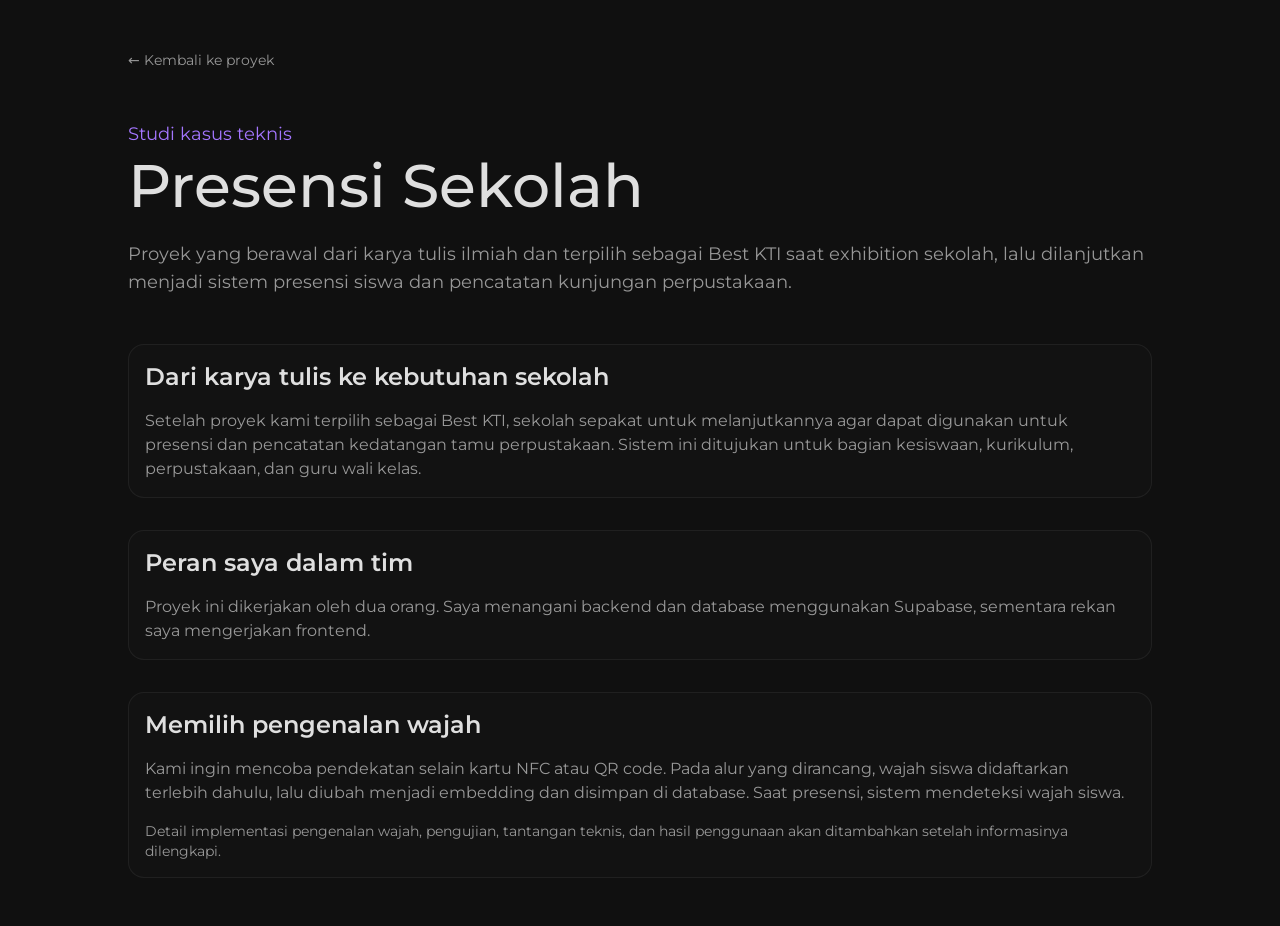
==== presensi.html @ e4150fba "Add presensi project case study Co-authored-by: Copilot <223556219+Copilot@users.noreply.github.com>" ====
<!doctype html>
<html lang="id">
<head>
  <meta charset="UTF-8" />
  <meta name="viewport" content="width=device-width, initial-scale=1.0" />
  <title>Studi Kasus Presensi Sekolah | Fathir Saqafy</title>
  <meta name="description" content="Cerita teknis proyek presensi sekolah yang berawal dari karya tulis ilmiah." />
  <link rel="stylesheet" href="css/style.css" />
</head>

<body class="bg-[--background] sm:px-28 lg:px-20 px-9">
  <main class="max-w-5xl mx-auto py-12 text-[var(--white)]">
    <a href="index.html#projects" class="text-sm text-[var(--white-icon)] hover:text-[var(--white)]">← Kembali ke proyek</a>

    <header class="py-12">
      <p class="text-lg text-[var(--sec)] mb-2">Studi kasus teknis</p>
      <h1 class="text-5xl md:text-6xl font-medium mb-6">Presensi Sekolah</h1>
      <p class="text-lg text-[var(--white-icon)]">
        Proyek yang berawal dari karya tulis ilmiah dan terpilih sebagai Best KTI saat exhibition sekolah,
        lalu dilanjutkan menjadi sistem presensi siswa dan pencatatan kunjungan perpustakaan.
      </p>
    </header>

    <article class="space-y-8">
      <section class="rounded-2xl border border-[var(--white-icon-tr)] bg-[#1414149c] p-4">
        <h2 class="text-2xl font-semibold mb-4">Dari karya tulis ke kebutuhan sekolah</h2>
        <p class="text-[var(--white-icon)]">
          Setelah proyek kami terpilih sebagai Best KTI, sekolah sepakat untuk melanjutkannya agar dapat
          digunakan untuk presensi dan pencatatan kedatangan tamu perpustakaan. Sistem ini ditujukan untuk
          bagian kesiswaan, kurikulum, perpustakaan, dan guru wali kelas.
        </p>
      </section>

      <section class="rounded-2xl border border-[var(--white-icon-tr)] bg-[#1414149c] p-4">
        <h2 class="text-2xl font-semibold mb-4">Peran saya dalam tim</h2>
        <p class="text-[var(--white-icon)]">
          Proyek ini dikerjakan oleh dua orang. Saya menangani backend dan database menggunakan Supabase,
          sementara rekan saya mengerjakan frontend.
        </p>
      </section>

      <section class="rounded-2xl border border-[var(--white-icon-tr)] bg-[#1414149c] p-4">
        <h2 class="text-2xl font-semibold mb-4">Memilih pengenalan wajah</h2>
        <p class="text-[var(--white-icon)] mb-4">
          Kami ingin mencoba pendekatan selain kartu NFC atau QR code. Pada alur yang dirancang, wajah siswa
          didaftarkan terlebih dahulu, lalu diubah menjadi embedding dan disimpan di database. Saat presensi,
          sistem mendeteksi wajah siswa.
        </p>
        <p class="text-sm text-[var(--white-icon)]">
          Detail implementasi pengenalan wajah, pengujian, tantangan teknis, dan hasil penggunaan akan
          ditambahkan setelah informasinya dilengkapi.
        </p>
      </section>
    </article>
  </main>
</body>
</html>
---- css/style.css ----
*,:before,:after,::backdrop{--tw-border-spacing-x:0;--tw-border-spacing-y:0;--tw-translate-x:0;--tw-translate-y:0;--tw-rotate:0;--tw-skew-x:0;--tw-skew-y:0;--tw-scale-x:1;--tw-scale-y:1;--tw-pan-x: ;--tw-pan-y: ;--tw-pinch-zoom: ;--tw-scroll-snap-strictness:proximity;--tw-gradient-from-position: ;--tw-gradient-via-position: ;--tw-gradient-to-position: ;--tw-ordinal: ;--tw-slashed-zero: ;--tw-numeric-figure: ;--tw-numeric-spacing: ;--tw-numeric-fraction: ;--tw-ring-inset: ;--tw-ring-offset-width:0px;--tw-ring-offset-color:#fff;--tw-ring-color:#3b82f680;--tw-ring-offset-shadow:0 0 #0000;--tw-ring-shadow:0 0 #0000;--tw-shadow:0 0 #0000;--tw-shadow-colored:0 0 #0000;--tw-blur: ;--tw-brightness: ;--tw-contrast: ;--tw-grayscale: ;--tw-hue-rotate: ;--tw-invert: ;--tw-saturate: ;--tw-sepia: ;--tw-drop-shadow: ;--tw-backdrop-blur: ;--tw-backdrop-brightness: ;--tw-backdrop-contrast: ;--tw-backdrop-grayscale: ;--tw-backdrop-hue-rotate: ;--tw-backdrop-invert: ;--tw-backdrop-opacity: ;--tw-backdrop-saturate: ;--tw-backdrop-sepia: ;--tw-contain-size: ;--tw-contain-layout: ;--tw-contain-paint: ;--tw-contain-style: }*,:before,:after{box-sizing:border-box;border:0 solid #e5e7eb}:before,:after{--tw-content:""}html,:host{-webkit-text-size-adjust:100%;-moz-tab-size:4;-o-tab-size:4;tab-size:4;font-feature-settings:normal;font-variation-settings:normal;-webkit-tap-highlight-color:transparent;font-family:ui-sans-serif,system-ui,sans-serif,Apple Color Emoji,Segoe UI Emoji,Segoe UI Symbol,Noto Color Emoji;line-height:1.5}body{line-height:inherit;margin:0}hr{height:0;color:inherit;border-top-width:1px}abbr:where([title]){text-decoration:underline dotted}h1,h2,h3,h4,h5,h6{font-size:inherit;font-weight:inherit}a{color:inherit;text-decoration:inherit}b,strong{font-weight:bolder}code,kbd,samp,pre{font-feature-settings:normal;font-variation-settings:normal;font-family:ui-monospace,SFMono-Regular,Menlo,Monaco,Consolas,Liberation Mono,Courier New,monospace;font-size:1em}small{font-size:80%}sub,sup{vertical-align:baseline;font-size:75%;line-height:0;position:relative}sub{bottom:-.25em}sup{top:-.5em}table{text-indent:0;border-color:inherit;border-collapse:collapse}button,input,optgroup,select,textarea{font-feature-settings:inherit;font-variation-settings:inherit;font-family:inherit;font-size:100%;font-weight:inherit;line-height:inherit;letter-spacing:inherit;color:inherit;margin:0;padding:0}button,select{text-transform:none}button,input:where([type=button]),input:where([type=reset]),input:where([type=submit]){-webkit-appearance:button;background-color:#0000;background-image:none}:-moz-focusring{outline:auto}:-moz-ui-invalid{box-shadow:none}progress{vertical-align:baseline}::-webkit-inner-spin-button,::-webkit-outer-spin-button{height:auto}[type=search]{-webkit-appearance:textfield;outline-offset:-2px}::-webkit-search-decoration{-webkit-appearance:none}::-webkit-file-upload-button{-webkit-appearance:button;font:inherit}summary{display:list-item}blockquote,dl,dd,h1,h2,h3,h4,h5,h6,hr,figure,p,pre{margin:0}fieldset{margin:0;padding:0}legend{padding:0}ol,ul,menu{margin:0;padding:0;list-style:none}dialog{padding:0}textarea{resize:vertical}input::-moz-placeholder,textarea::-moz-placeholder{opacity:1;color:#9ca3af}input::placeholder,textarea::placeholder{opacity:1;color:#9ca3af}button,[role=button]{cursor:pointer}:disabled{cursor:default}img,svg,video,canvas,audio,iframe,embed,object{vertical-align:middle;display:block}img,video{max-width:100%;height:auto}[hidden]:where(:not([hidden=until-found])){display:none}.container{width:100%}@media (width>=640px){.container{max-width:640px}}@media (width>=768px){.container{max-width:768px}}@media (width>=1024px){.container{max-width:1024px}}@media (width>=1280px){.container{max-width:1280px}}@media (width>=1536px){.container{max-width:1536px}}.pointer-events-none{pointer-events:none}.fixed{position:fixed}.absolute{position:absolute}.relative{position:relative}.inset-y-0{top:0;bottom:0}.-left-6{left:-1.5rem}.bottom-0{bottom:0}.left-0{left:0}.left-1\/2{left:50%}.right-0{right:0}.top-0{top:0}.top-1\/2{top:50%}.z-20{z-index:20}.z-\[100\]{z-index:100}.mx-auto{margin-left:auto;margin-right:auto}.mb-2{margin-bottom:.5rem}.mb-4{margin-bottom:1rem}.mb-6{margin-bottom:1.5rem}.mb-8{margin-bottom:2rem}.ml-auto{margin-left:auto}.mt-12{margin-top:3rem}.mt-4{margin-top:1rem}.mt-9{margin-top:2.25rem}.block{display:block}.flex{display:flex}.grid{display:grid}.hidden{display:none}.size-14{width:3.5rem;height:3.5rem}.size-6{width:1.5rem;height:1.5rem}.size-7{width:1.75rem;height:1.75rem}.size-8{width:2rem;height:2rem}.size-\[290px\]{width:290px;height:290px}.h-10{height:2.5rem}.h-2{height:.5rem}.h-40{height:10rem}.h-48{height:12rem}.h-5{height:1.25rem}.h-6{height:1.5rem}.h-7{height:1.75rem}.h-full{height:100%}.max-h-0{max-height:0}.max-h-\[500px\]{max-height:500px}.w-2{width:.5rem}.w-32{width:8rem}.w-40{width:10rem}.w-5{width:1.25rem}.w-6{width:1.5rem}.w-\[80\%\]{width:80%}.w-auto{width:auto}.w-full{width:100%}.w-max{width:max-content}.min-w-0{min-width:0}.max-w-5xl{max-width:64rem}.max-w-\[200px\]{max-width:200px}.max-w-xs{max-width:20rem}.flex-1{flex:1}.flex-shrink-0{flex-shrink:0}.flex-grow{flex-grow:1}.-translate-x-1\/2{--tw-translate-x:-50%;transform:translate(var(--tw-translate-x), var(--tw-translate-y)) rotate(var(--tw-rotate)) skewX(var(--tw-skew-x)) skewY(var(--tw-skew-y)) scaleX(var(--tw-scale-x)) scaleY(var(--tw-scale-y))}.-translate-y-1\/2{--tw-translate-y:-50%;transform:translate(var(--tw-translate-x), var(--tw-translate-y)) rotate(var(--tw-rotate)) skewX(var(--tw-skew-x)) skewY(var(--tw-skew-y)) scaleX(var(--tw-scale-x)) scaleY(var(--tw-scale-y))}.rotate-180{--tw-rotate:180deg;transform:translate(var(--tw-translate-x), var(--tw-translate-y)) rotate(var(--tw-rotate)) skewX(var(--tw-skew-x)) skewY(var(--tw-skew-y)) scaleX(var(--tw-scale-x)) scaleY(var(--tw-scale-y))}.scale-0{--tw-scale-x:0;--tw-scale-y:0;transform:translate(var(--tw-translate-x), var(--tw-translate-y)) rotate(var(--tw-rotate)) skewX(var(--tw-skew-x)) skewY(var(--tw-skew-y)) scaleX(var(--tw-scale-x)) scaleY(var(--tw-scale-y))}.scale-110{--tw-scale-x:1.1;--tw-scale-y:1.1;transform:translate(var(--tw-translate-x), var(--tw-translate-y)) rotate(var(--tw-rotate)) skewX(var(--tw-skew-x)) skewY(var(--tw-skew-y)) scaleX(var(--tw-scale-x)) scaleY(var(--tw-scale-y))}.transform{transform:translate(var(--tw-translate-x), var(--tw-translate-y)) rotate(var(--tw-rotate)) skewX(var(--tw-skew-x)) skewY(var(--tw-skew-y)) scaleX(var(--tw-scale-x)) scaleY(var(--tw-scale-y))}@keyframes heart-pulse{0%{transform:scale(1)}25%{transform:scale(1.1)}50%{transform:scale(1)}75%{transform:scale(1.06)}to{transform:scale(1)}}.animate-heart-pulse{animation:.6s ease-in-out heart-pulse}.cursor-default{cursor:default}.cursor-pointer{cursor:pointer}.resize-none{resize:none}.resize{resize:both}.grid-cols-1{grid-template-columns:repeat(1,minmax(0,1fr))}.flex-col{flex-direction:column}.items-center{align-items:center}.justify-start{justify-content:flex-start}.justify-center{justify-content:center}.justify-between{justify-content:space-between}.gap-1{gap:.25rem}.gap-2{gap:.5rem}.gap-3{gap:.75rem}.gap-4{gap:1rem}.gap-6{gap:1.5rem}.gap-8{gap:2rem}.gap-9{gap:2.25rem}.space-x-3>:not([hidden])~:not([hidden]){--tw-space-x-reverse:0;margin-right:calc(.75rem * var(--tw-space-x-reverse));margin-left:calc(.75rem * calc(1 - var(--tw-space-x-reverse)))}.space-x-6>:not([hidden])~:not([hidden]){--tw-space-x-reverse:0;margin-right:calc(1.5rem * var(--tw-space-x-reverse));margin-left:calc(1.5rem * calc(1 - var(--tw-space-x-reverse)))}.space-y-2>:not([hidden])~:not([hidden]){--tw-space-y-reverse:0;margin-top:calc(.5rem * calc(1 - var(--tw-space-y-reverse)));margin-bottom:calc(.5rem * var(--tw-space-y-reverse))}.space-y-4>:not([hidden])~:not([hidden]){--tw-space-y-reverse:0;margin-top:calc(1rem * calc(1 - var(--tw-space-y-reverse)));margin-bottom:calc(1rem * var(--tw-space-y-reverse))}.space-y-6>:not([hidden])~:not([hidden]){--tw-space-y-reverse:0;margin-top:calc(1.5rem * calc(1 - var(--tw-space-y-reverse)));margin-bottom:calc(1.5rem * var(--tw-space-y-reverse))}.space-y-8>:not([hidden])~:not([hidden]){--tw-space-y-reverse:0;margin-top:calc(2rem * calc(1 - var(--tw-space-y-reverse)));margin-bottom:calc(2rem * var(--tw-space-y-reverse))}.overflow-hidden{overflow:hidden}.overflow-x-hidden{overflow-x:hidden}.truncate{text-overflow:ellipsis;white-space:nowrap;overflow:hidden}.whitespace-nowrap{white-space:nowrap}.text-pretty{text-wrap:pretty}.rounded-2xl{border-radius:1rem}.rounded-full{border-radius:9999px}.rounded-lg{border-radius:.5rem}.rounded-xl{border-radius:.75rem}.border{border-width:1px}.border-2{border-width:2px}.border-t{border-top-width:1px}.border-\[\#ffffff10\]{border-color:#ffffff10}.border-\[var\(--sec\)\]{border-color:var(--sec)}.border-\[var\(--white-icon\)\]{border-color:var(--white-icon)}.border-\[var\(--white-icon-tr\)\]{border-color:var(--white-icon-tr)}.border-transparent{border-color:#0000}.bg-\[\#101010\]{--tw-bg-opacity:1;background-color:rgb(16 16 16/var(--tw-bg-opacity,1))}.bg-\[\#1414149c\]{background-color:#1414149c}.bg-\[\#A9FF5B\]{--tw-bg-opacity:1;background-color:rgb(169 255 91/var(--tw-bg-opacity,1))}.bg-\[--background\],.bg-\[var\(--background\)\]{background-color:var(--background)}.bg-\[var\(--white-icon-tr\)\]{background-color:var(--white-icon-tr)}.bg-\[radial-gradient\(circle\,_rgba\(0\,0\,0\,0\.8\)_0\%\,_rgba\(0\,0\,0\,0\)_60\%\)\]{background-image:radial-gradient(circle,#000c 0%,#0000 60%)}.bg-\[radial-gradient\(circle\,_rgba\(16\,16\,16\,0\)_60\%\,_rgba\(16\,16\,16\,1\)_100\%\)\]{background-image:radial-gradient(circle,#10101000 60%,#101010 100%)}.bg-gradient-to-l{background-image:linear-gradient(to left, var(--tw-gradient-stops))}.bg-gradient-to-r{background-image:linear-gradient(to right, var(--tw-gradient-stops))}.from-\[var\(--background\)\]{--tw-gradient-from:var(--background) var(--tw-gradient-from-position);--tw-gradient-to:#fff0 var(--tw-gradient-to-position);--tw-gradient-stops:var(--tw-gradient-from), var(--tw-gradient-to)}.to-transparent{--tw-gradient-to:transparent var(--tw-gradient-to-position)}.object-contain{-o-object-fit:contain;object-fit:contain}.object-cover{-o-object-fit:cover;object-fit:cover}.p-3{padding:.75rem}.p-4{padding:1rem}.px-3{padding-left:.75rem;padding-right:.75rem}.px-4{padding-left:1rem;padding-right:1rem}.px-9{padding-left:2.25rem;padding-right:2.25rem}.py-1{padding-top:.25rem;padding-bottom:.25rem}.py-12{padding-top:3rem;padding-bottom:3rem}.py-2{padding-top:.5rem;padding-bottom:.5rem}.py-6{padding-top:1.5rem;padding-bottom:1.5rem}.py-8{padding-top:2rem;padding-bottom:2rem}.pb-14{padding-bottom:3.5rem}.pb-4{padding-bottom:1rem}.pl-1{padding-left:.25rem}.pl-3{padding-left:.75rem}.pr-12{padding-right:3rem}.pt-3{padding-top:.75rem}.pt-8{padding-top:2rem}.text-left{text-align:left}.text-center{text-align:center}.text-2xl{font-size:1.5rem;line-height:2rem}.text-3xl{font-size:1.875rem;line-height:2.25rem}.text-4xl{font-size:2.25rem;line-height:2.5rem}.text-5xl{font-size:3rem;line-height:1}.text-lg{font-size:1.125rem;line-height:1.75rem}.text-sm{font-size:.875rem;line-height:1.25rem}.text-xs{font-size:.75rem;line-height:1rem}.font-medium{font-weight:500}.font-semibold{font-weight:600}.leading-none{line-height:1}.text-\[var\(--sec\)\]{color:var(--sec)}.text-\[var\(--white\)\]{color:var(--white)}.text-\[var\(--white-icon\)\]{color:var(--white-icon)}.opacity-0{opacity:0}.opacity-100{opacity:1}.opacity-50{opacity:.5}.opacity-60{opacity:.6}.shadow-lg{--tw-shadow:0 10px 15px -3px #0000001a, 0 4px 6px -4px #0000001a;--tw-shadow-colored:0 10px 15px -3px var(--tw-shadow-color), 0 4px 6px -4px var(--tw-shadow-color);box-shadow:var(--tw-ring-offset-shadow,0 0 #0000), var(--tw-ring-shadow,0 0 #0000), var(--tw-shadow)}.brightness-0{--tw-brightness:brightness(0);filter:var(--tw-blur) var(--tw-brightness) var(--tw-contrast) var(--tw-grayscale) var(--tw-hue-rotate) var(--tw-invert) var(--tw-saturate) var(--tw-sepia) var(--tw-drop-shadow)}.invert{--tw-invert:invert(100%);filter:var(--tw-blur) var(--tw-brightness) var(--tw-contrast) var(--tw-grayscale) var(--tw-hue-rotate) var(--tw-invert) var(--tw-saturate) var(--tw-sepia) var(--tw-drop-shadow)}.filter{filter:var(--tw-blur) var(--tw-brightness) var(--tw-contrast) var(--tw-grayscale) var(--tw-hue-rotate) var(--tw-invert) var(--tw-saturate) var(--tw-sepia) var(--tw-drop-shadow)}.backdrop-blur-xl{--tw-backdrop-blur:blur(24px);backdrop-filter:var(--tw-backdrop-blur) var(--tw-backdrop-brightness) var(--tw-backdrop-contrast) var(--tw-backdrop-grayscale) var(--tw-backdrop-hue-rotate) var(--tw-backdrop-invert) var(--tw-backdrop-opacity) var(--tw-backdrop-saturate) var(--tw-backdrop-sepia)}.transition{transition-property:color,background-color,border-color,text-decoration-color,fill,stroke,opacity,box-shadow,transform,filter,backdrop-filter;transition-duration:.15s;transition-timing-function:cubic-bezier(.4,0,.2,1)}.transition-all{transition-property:all;transition-duration:.15s;transition-timing-function:cubic-bezier(.4,0,.2,1)}.transition-colors{transition-property:color,background-color,border-color,text-decoration-color,fill,stroke;transition-duration:.15s;transition-timing-function:cubic-bezier(.4,0,.2,1)}.transition-opacity{transition-property:opacity;transition-duration:.15s;transition-timing-function:cubic-bezier(.4,0,.2,1)}.transition-shadow{transition-property:box-shadow;transition-duration:.15s;transition-timing-function:cubic-bezier(.4,0,.2,1)}.transition-transform{transition-property:transform;transition-duration:.15s;transition-timing-function:cubic-bezier(.4,0,.2,1)}.duration-300{transition-duration:.3s}.duration-500{transition-duration:.5s}.ease-in-out{transition-timing-function:cubic-bezier(.4,0,.2,1)}.will-change-transform{will-change:transform}.hover\:scale-105:hover{--tw-scale-x:1.05;--tw-scale-y:1.05;transform:translate(var(--tw-translate-x), var(--tw-translate-y)) rotate(var(--tw-rotate)) skewX(var(--tw-skew-x)) skewY(var(--tw-skew-y)) scaleX(var(--tw-scale-x)) scaleY(var(--tw-scale-y))}.hover\:border-\[var\(--white\)\]:hover{border-color:var(--white)}.hover\:bg-\[var\(--white-icon-tr\)\]:hover{background-color:var(--white-icon-tr)}.hover\:bg-opacity-80:hover{--tw-bg-opacity:.8}.hover\:text-\[var\(--white\)\]:hover{color:var(--white)}.hover\:text-white:hover{--tw-text-opacity:1;color:rgb(255 255 255/var(--tw-text-opacity,1))}.hover\:opacity-100:hover{opacity:1}.hover\:shadow-xl:hover{--tw-shadow:0 20px 25px -5px #0000001a, 0 8px 10px -6px #0000001a;--tw-shadow-colored:0 20px 25px -5px var(--tw-shadow-color), 0 8px 10px -6px var(--tw-shadow-color);box-shadow:var(--tw-ring-offset-shadow,0 0 #0000), var(--tw-ring-shadow,0 0 #0000), var(--tw-shadow)}.focus\:outline-none:focus{outline-offset:2px;outline:2px solid #0000}.focus\:ring-2:focus{--tw-ring-offset-shadow:var(--tw-ring-inset) 0 0 0 var(--tw-ring-offset-width) var(--tw-ring-offset-color);--tw-ring-shadow:var(--tw-ring-inset) 0 0 0 calc(2px + var(--tw-ring-offset-width)) var(--tw-ring-color);box-shadow:var(--tw-ring-offset-shadow), var(--tw-ring-shadow), var(--tw-shadow,0 0 #0000)}.focus\:ring-\[var\(--sec\)\]:focus{--tw-ring-color:var(--sec)}.group:hover .group-hover\:scale-105{--tw-scale-x:1.05;--tw-scale-y:1.05;transform:translate(var(--tw-translate-x), var(--tw-translate-y)) rotate(var(--tw-rotate)) skewX(var(--tw-skew-x)) skewY(var(--tw-skew-y)) scaleX(var(--tw-scale-x)) scaleY(var(--tw-scale-y))}.group:hover .group-hover\:scale-110{--tw-scale-x:1.1;--tw-scale-y:1.1;transform:translate(var(--tw-translate-x), var(--tw-translate-y)) rotate(var(--tw-rotate)) skewX(var(--tw-skew-x)) skewY(var(--tw-skew-y)) scaleX(var(--tw-scale-x)) scaleY(var(--tw-scale-y))}.group:hover .group-hover\:text-\[var\(--white\)\]{color:var(--white)}@media (width>=640px){.sm\:inline{display:inline}.sm\:space-x-8>:not([hidden])~:not([hidden]){--tw-space-x-reverse:0;margin-right:calc(2rem * var(--tw-space-x-reverse));margin-left:calc(2rem * calc(1 - var(--tw-space-x-reverse)))}.sm\:px-28{padding-left:7rem;padding-right:7rem}}@media (width>=768px){.md\:bottom-auto{bottom:auto}.md\:top-6{top:1.5rem}.md\:mb-6{margin-bottom:1.5rem}.md\:ml-16{margin-left:4rem}.md\:mt-0{margin-top:0}.md\:block{display:block}.md\:inline-block{display:inline-block}.md\:hidden{display:none}.md\:h-72{height:18rem}.md\:h-\[292px\]{height:292px}.md\:w-\[400px\]{width:400px}.md\:w-full{width:100%}.md\:max-w-none{max-width:none}.md\:flex-none{flex:none}.md\:grid-cols-2{grid-template-columns:repeat(2,minmax(0,1fr))}.md\:justify-center{justify-content:center}.md\:gap-12{gap:3rem}.md\:gap-4{gap:1rem}.md\:space-x-6>:not([hidden])~:not([hidden]){--tw-space-x-reverse:0;margin-right:calc(1.5rem * var(--tw-space-x-reverse));margin-left:calc(1.5rem * calc(1 - var(--tw-space-x-reverse)))}.md\:py-36{padding-top:9rem;padding-bottom:9rem}.md\:pr-20{padding-right:5rem}.md\:pt-6{padding-top:1.5rem}.md\:pt-9{padding-top:2.25rem}.md\:text-2xl{font-size:1.5rem;line-height:2rem}.md\:text-4xl{font-size:2.25rem;line-height:2.5rem}.md\:text-5xl{font-size:3rem;line-height:1}.md\:text-6xl{font-size:3.75rem;line-height:1}.md\:text-base{font-size:1rem;line-height:1.5rem}.md\:text-lg{font-size:1.125rem;line-height:1.75rem}}@media (width>=1024px){.lg\:grid-cols-3{grid-template-columns:repeat(3,minmax(0,1fr))}.lg\:flex-row{flex-direction:row}.lg\:items-start{align-items:flex-start}.lg\:items-center{align-items:center}.lg\:justify-normal{justify-content:normal}.lg\:gap-10{gap:2.5rem}.lg\:space-x-8>:not([hidden])~:not([hidden]){--tw-space-x-reverse:0;margin-right:calc(2rem * var(--tw-space-x-reverse));margin-left:calc(2rem * calc(1 - var(--tw-space-x-reverse)))}.lg\:space-y-0>:not([hidden])~:not([hidden]){--tw-space-y-reverse:0;margin-top:calc(0px * calc(1 - var(--tw-space-y-reverse)));margin-bottom:calc(0px * var(--tw-space-y-reverse))}.lg\:px-20{padding-left:5rem;padding-right:5rem}}@font-face{font-family:Montserrat Variable;src:url(../fonts/montserrat-latin-wght-normal.woff2)format("woff2-variations");font-weight:100 900;font-style:normal;font-display:swap}:root{--background:#101010;--sec:#a476ff;--white:#dfdfdf;--white-icon:#f3f3f398;--white-icon-tr:#f3f3f310}*{box-sizing:border-box;margin:0;padding:0;font-family:Montserrat Variable,-apple-system,system-ui,sans-serif}::-moz-selection{background-color:var(--sec);color:var(--background)}::selection{background-color:var(--sec);color:var(--background)}::-webkit-scrollbar{width:15px}::-webkit-scrollbar-track{background:var(--container);border-radius:30px}::-webkit-scrollbar-thumb{background:var(--background);border-radius:10px}::-webkit-scrollbar-thumb:hover{background:var(--pink)}*{scrollbar-width:thin;scrollbar-color:var(--line) var(--container)}nav[data-astro-cid-jbsoqdrt]{background-color:var(--background);transition:background-color .3s,border-radius .3s,border-color .3s;transform:translate(-50%)}nav[data-astro-cid-jbsoqdrt].scrolling{background-color:var(--component-bg);border-color:#ffffff10;border-radius:9999px}nav[data-astro-cid-jbsoqdrt] a[data-astro-cid-jbsoqdrt].active .nav-indicator[data-astro-cid-jbsoqdrt]{opacity:1;transform:translateY(-50%)scale(1)}@media (width<=767px){nav[data-astro-cid-jbsoqdrt]{border-color:#ffffff10;border-radius:1rem 1rem 0 0;position:fixed;bottom:0;left:50%;transform:translate(-50%);width:100%!important}nav[data-astro-cid-jbsoqdrt].scrolling{background-color:var(--component-bg);border-radius:1rem 1rem 0 0}body{padding-bottom:70px}}nav[data-astro-cid-jbsoqdrt] a[data-astro-cid-jbsoqdrt].active{color:#fff!important}@keyframes scroll{0%{transform:translate(0,0)}to{transform:translate(-50%)}}.animate-scroll{animation:60s linear infinite scroll}@media (width>=768px){.animate-scroll{animation-duration:50s}}.shiny-sec{background:linear-gradient(135deg,#a476ff 25%,#eee5ff 50%,#a476ff 75%) 0 0/400% 100%;color:#0000;-webkit-background-clip:text;background-clip:text;animation:3s linear infinite shine}@keyframes shine{0%{background-position:100%}30%,70%{background-position:0%}}
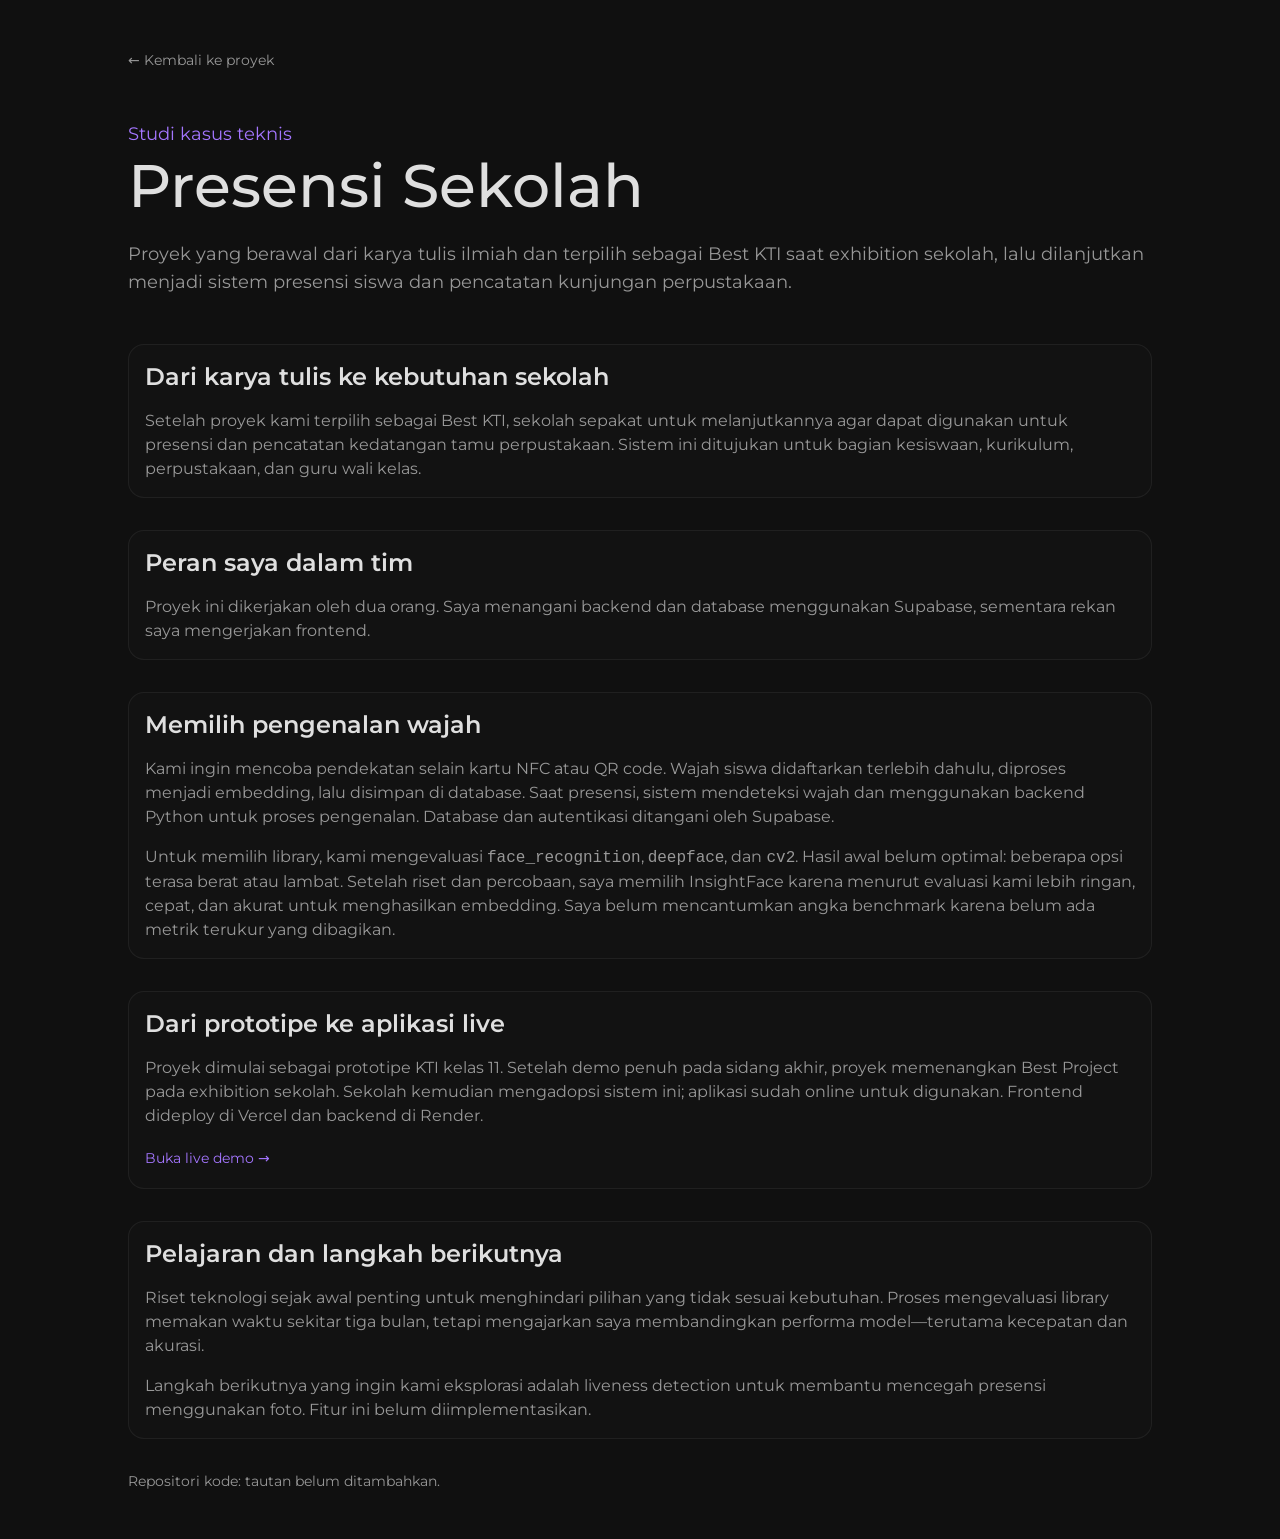
==== commit dc603b49: "Expand attendance project case study Co-authored-by: Copilot <223556219+Copilot@users.noreply.github" ====
--- a/presensi.html
+++ b/presensi.html
@@ -42,15 +42,46 @@
       <section class="rounded-2xl border border-[var(--white-icon-tr)] bg-[#1414149c] p-4">
         <h2 class="text-2xl font-semibold mb-4">Memilih pengenalan wajah</h2>
         <p class="text-[var(--white-icon)] mb-4">
-          Kami ingin mencoba pendekatan selain kartu NFC atau QR code. Pada alur yang dirancang, wajah siswa
-          didaftarkan terlebih dahulu, lalu diubah menjadi embedding dan disimpan di database. Saat presensi,
-          sistem mendeteksi wajah siswa.
+          Kami ingin mencoba pendekatan selain kartu NFC atau QR code. Wajah siswa didaftarkan terlebih dahulu,
+          diproses menjadi embedding, lalu disimpan di database. Saat presensi, sistem mendeteksi wajah dan
+          menggunakan backend Python untuk proses pengenalan. Database dan autentikasi ditangani oleh Supabase.
         </p>
-        <p class="text-sm text-[var(--white-icon)]">
-          Detail implementasi pengenalan wajah, pengujian, tantangan teknis, dan hasil penggunaan akan
-          ditambahkan setelah informasinya dilengkapi.
+        <p class="text-[var(--white-icon)]">
+          Untuk memilih library, kami mengevaluasi <code>face_recognition</code>, <code>deepface</code>, dan
+          <code>cv2</code>. Hasil awal belum optimal: beberapa opsi terasa berat atau lambat. Setelah riset dan
+          percobaan, saya memilih InsightFace karena menurut evaluasi kami lebih ringan, cepat, dan akurat untuk
+          menghasilkan embedding. Saya belum mencantumkan angka benchmark karena belum ada metrik terukur yang
+          dibagikan.
         </p>
       </section>
+
+      <section class="rounded-2xl border border-[var(--white-icon-tr)] bg-[#1414149c] p-4">
+        <h2 class="text-2xl font-semibold mb-4">Dari prototipe ke aplikasi live</h2>
+        <p class="text-[var(--white-icon)]">
+          Proyek dimulai sebagai prototipe KTI kelas 11. Setelah demo penuh pada sidang akhir, proyek memenangkan
+          Best Project pada exhibition sekolah. Sekolah kemudian mengadopsi sistem ini; aplikasi sudah online
+          untuk digunakan. Frontend dideploy di Vercel dan backend di Render.
+        </p>
+        <a href="https://presensi-sma.vercel.app/" target="_blank" rel="noopener noreferrer"
+          class="block py-1 mt-4 text-sm text-[var(--sec)]">Buka live demo →</a>
+      </section>
+
+      <section class="rounded-2xl border border-[var(--white-icon-tr)] bg-[#1414149c] p-4">
+        <h2 class="text-2xl font-semibold mb-4">Pelajaran dan langkah berikutnya</h2>
+        <p class="text-[var(--white-icon)] mb-4">
+          Riset teknologi sejak awal penting untuk menghindari pilihan yang tidak sesuai kebutuhan. Proses
+          mengevaluasi library memakan waktu sekitar tiga bulan, tetapi mengajarkan saya membandingkan performa
+          model—terutama kecepatan dan akurasi.
+        </p>
+        <p class="text-[var(--white-icon)]">
+          Langkah berikutnya yang ingin kami eksplorasi adalah liveness detection untuk membantu mencegah
+          presensi menggunakan foto. Fitur ini belum diimplementasikan.
+        </p>
+      </section>
+
+      <p class="text-sm text-[var(--white-icon)]">
+        Repositori kode: tautan belum ditambahkan.
+      </p>
     </article>
   </main>
 </body>
